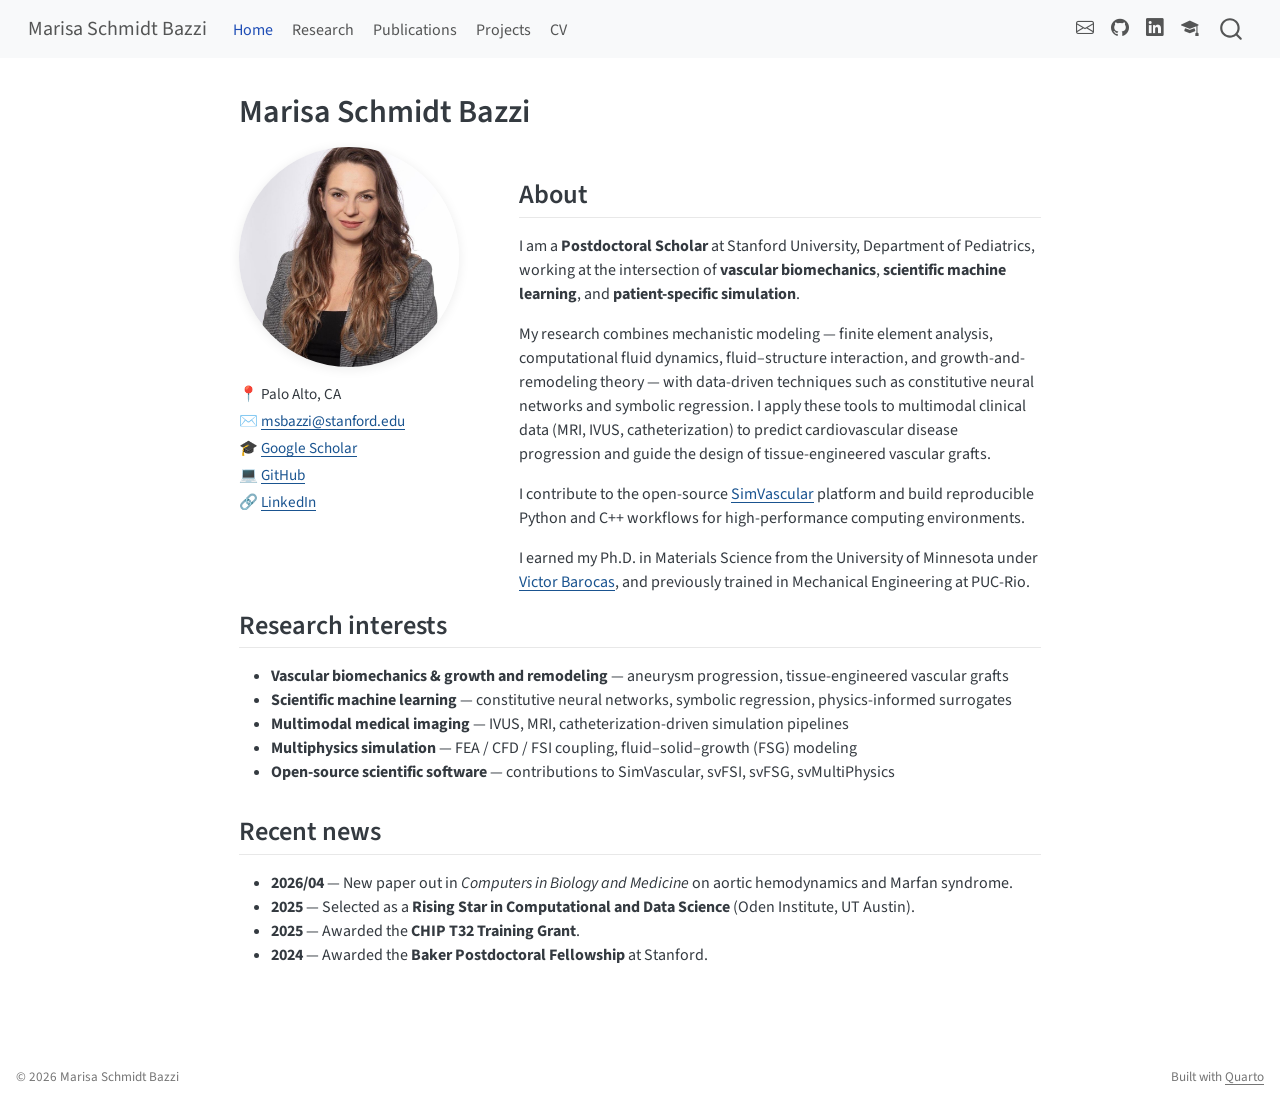
==== index.html @ b9c8cfd8 "Built site for gh-pages" ====
<!DOCTYPE html>
<html xmlns="http://www.w3.org/1999/xhtml" lang="en" xml:lang="en"><head>

<meta charset="utf-8">
<meta name="generator" content="quarto-1.9.37">

<meta name="viewport" content="width=device-width, initial-scale=1.0, user-scalable=yes">


<title>Marisa Schmidt Bazzi</title>
<style>
/* Default styles provided by pandoc.
** See https://pandoc.org/MANUAL.html#variables-for-html for config info.
*/
code{white-space: pre-wrap;}
span.smallcaps{font-variant: small-caps;}
div.columns{display: flex; gap: min(4vw, 1.5em);}
div.column{flex: auto; overflow-x: auto;}
div.hanging-indent{margin-left: 1.5em; text-indent: -1.5em;}
ul.task-list{list-style: none;}
ul.task-list li input[type="checkbox"] {
  width: 0.8em;
  margin: 0 0.8em 0.2em -1em; /* quarto-specific, see https://github.com/quarto-dev/quarto-cli/issues/4556 */ 
  vertical-align: middle;
}
</style>


<script src="site_libs/quarto-nav/quarto-nav.js"></script>
<script src="site_libs/quarto-nav/headroom.min.js"></script>
<script src="site_libs/clipboard/clipboard.min.js"></script>
<script src="site_libs/quarto-search/autocomplete.umd.js"></script>
<script src="site_libs/quarto-search/fuse.min.js"></script>
<script src="site_libs/quarto-search/quarto-search.js"></script>
<meta name="quarto:offset" content="./">
<script src="site_libs/quarto-html/quarto.js" type="module"></script>
<script src="site_libs/quarto-html/tabsets/tabsets.js" type="module"></script>
<script src="site_libs/quarto-html/popper.min.js"></script>
<script src="site_libs/quarto-html/tippy.umd.min.js"></script>
<script src="site_libs/quarto-html/anchor.min.js"></script>
<link href="site_libs/quarto-html/tippy.css" rel="stylesheet">
<link href="site_libs/quarto-html/quarto-syntax-highlighting-7f8f88aac4f3542376d5c11b86a4c14d.css" rel="stylesheet" id="quarto-text-highlighting-styles">
<script src="site_libs/bootstrap/bootstrap.min.js"></script>
<link href="site_libs/bootstrap/bootstrap-icons.css" rel="stylesheet">
<link href="site_libs/bootstrap/bootstrap-c2369bc17e9ba4e9e308178d984da043.min.css" rel="stylesheet" append-hash="true" id="quarto-bootstrap" data-mode="light">
<script id="quarto-search-options" type="application/json">{
  "location": "navbar",
  "copy-button": false,
  "collapse-after": 3,
  "panel-placement": "end",
  "type": "overlay",
  "limit": 50,
  "keyboard-shortcut": [
    "f",
    "/",
    "s"
  ],
  "show-item-context": false,
  "language": {
    "search-no-results-text": "No results",
    "search-matching-documents-text": "matching documents",
    "search-copy-link-title": "Copy link to search",
    "search-hide-matches-text": "Hide additional matches",
    "search-more-match-text": "more match in this document",
    "search-more-matches-text": "more matches in this document",
    "search-clear-button-title": "Clear",
    "search-text-placeholder": "",
    "search-detached-cancel-button-title": "Cancel",
    "search-submit-button-title": "Submit",
    "search-label": "Search"
  }
}</script>


<link rel="stylesheet" href="styles.css">
</head>

<body class="nav-fixed fullcontent quarto-light">

<div id="quarto-search-results"></div>
  <header id="quarto-header" class="headroom fixed-top">
    <nav class="navbar navbar-expand-lg " data-bs-theme="dark">
      <div class="navbar-container container-fluid">
      <div class="navbar-brand-container mx-auto">
    <a class="navbar-brand" href="./index.html">
    <span class="navbar-title">Marisa Schmidt Bazzi</span>
    </a>
  </div>
            <div id="quarto-search" class="" title="Search"></div>
          <button class="navbar-toggler" type="button" data-bs-toggle="collapse" data-bs-target="#navbarCollapse" aria-controls="navbarCollapse" role="menu" aria-expanded="false" aria-label="Toggle navigation" onclick="if (window.quartoToggleHeadroom) { window.quartoToggleHeadroom(); }">
  <span class="navbar-toggler-icon"></span>
</button>
          <div class="collapse navbar-collapse" id="navbarCollapse">
            <ul class="navbar-nav navbar-nav-scroll me-auto">
  <li class="nav-item">
    <a class="nav-link active" href="./index.html" aria-current="page"> 
<span class="menu-text">Home</span></a>
  </li>  
  <li class="nav-item">
    <a class="nav-link" href="./research.html"> 
<span class="menu-text">Research</span></a>
  </li>  
  <li class="nav-item">
    <a class="nav-link" href="./publications.html"> 
<span class="menu-text">Publications</span></a>
  </li>  
  <li class="nav-item">
    <a class="nav-link" href="./projects.html"> 
<span class="menu-text">Projects</span></a>
  </li>  
  <li class="nav-item">
    <a class="nav-link" href="./cv.html"> 
<span class="menu-text">CV</span></a>
  </li>  
</ul>
            <ul class="navbar-nav navbar-nav-scroll ms-auto">
  <li class="nav-item compact">
    <a class="nav-link" href="mailto:msbazzi@stanford.edu"> <i class="bi bi-envelope" role="img" aria-label="Email">
</i> 
<span class="menu-text"></span></a>
  </li>  
  <li class="nav-item compact">
    <a class="nav-link" href="https://github.com/msbazzi"> <i class="bi bi-github" role="img" aria-label="GitHub">
</i> 
<span class="menu-text"></span></a>
  </li>  
  <li class="nav-item compact">
    <a class="nav-link" href="https://www.linkedin.com/in/marisa-bazzi/"> <i class="bi bi-linkedin" role="img" aria-label="LinkedIn">
</i> 
<span class="menu-text"></span></a>
  </li>  
  <li class="nav-item compact">
    <a class="nav-link" href="https://scholar.google.com/citations?user=GyhokJYAAAAJ"> <i class="bi bi-mortarboard-fill" role="img" aria-label="Google Scholar">
</i> 
<span class="menu-text"></span></a>
  </li>  
</ul>
          </div> <!-- /navcollapse -->
            <div class="quarto-navbar-tools">
</div>
      </div> <!-- /container-fluid -->
    </nav>
</header>
<!-- content -->
<div id="quarto-content" class="quarto-container page-columns page-rows-contents page-layout-article page-navbar">
<!-- sidebar -->
<!-- margin-sidebar -->
    
<!-- main -->
<main class="content" id="quarto-document-content">

<header id="title-block-header" class="quarto-title-block default">
<div class="quarto-title">
<h1 class="title">Marisa Schmidt Bazzi</h1>
</div>



<div class="quarto-title-meta">

    
  
    
  </div>
  


</header>


<div class="about-grid">
<div>
<p><img src="profile.jpeg" class="profile-img img-fluid" alt="Marisa Schmidt Bazzi"></p>
<ul class="contact-list">
<li>
📍 Palo Alto, CA
</li>
<li>
✉️ <a href="mailto:msbazzi@stanford.edu">msbazzi@stanford.edu</a>
</li>
<li>
🎓 <a href="https://scholar.google.com/citations?user=GyhokJYAAAAJ">Google Scholar</a>
</li>
<li>
💻 <a href="https://github.com/msbazzi">GitHub</a>
</li>
<li>
🔗 <a href="https://www.linkedin.com/in/marisa-bazzi/">LinkedIn</a>
</li>
</ul>
</div>
<section id="about" class="level2">
<h2 class="anchored" data-anchor-id="about">About</h2>
<p>I am a <strong>Postdoctoral Scholar</strong> at Stanford University, Department of Pediatrics, working at the intersection of <strong>vascular biomechanics</strong>, <strong>scientific machine learning</strong>, and <strong>patient-specific simulation</strong>.</p>
<p>My research combines mechanistic modeling — finite element analysis, computational fluid dynamics, fluid–structure interaction, and growth-and-remodeling theory — with data-driven techniques such as constitutive neural networks and symbolic regression. I apply these tools to multimodal clinical data (MRI, IVUS, catheterization) to predict cardiovascular disease progression and guide the design of tissue-engineered vascular grafts.</p>
<p>I contribute to the open-source <a href="https://simvascular.github.io/">SimVascular</a> platform and build reproducible Python and C++ workflows for high-performance computing environments.</p>
<p>I earned my Ph.D.&nbsp;in Materials Science from the University of Minnesota under <a href="https://cems.umn.edu/profiles/victor-barocas">Victor Barocas</a>, and previously trained in Mechanical Engineering at PUC-Rio.</p>
</section>
</div>
<section id="research-interests" class="level2">
<h2 class="anchored" data-anchor-id="research-interests">Research interests</h2>
<ul>
<li><strong>Vascular biomechanics &amp; growth and remodeling</strong> — aneurysm progression, tissue-engineered vascular grafts</li>
<li><strong>Scientific machine learning</strong> — constitutive neural networks, symbolic regression, physics-informed surrogates</li>
<li><strong>Multimodal medical imaging</strong> — IVUS, MRI, catheterization-driven simulation pipelines</li>
<li><strong>Multiphysics simulation</strong> — FEA / CFD / FSI coupling, fluid–solid–growth (FSG) modeling</li>
<li><strong>Open-source scientific software</strong> — contributions to SimVascular, svFSI, svFSG, svMultiPhysics</li>
</ul>
</section>
<section id="recent-news" class="level2">
<h2 class="anchored" data-anchor-id="recent-news">Recent news</h2>
<ul>
<li><strong>2026/04</strong> — New paper out in <em>Computers in Biology and Medicine</em> on aortic hemodynamics and Marfan syndrome.</li>
<li><strong>2025</strong> — Selected as a <strong>Rising Star in Computational and Data Science</strong> (Oden Institute, UT Austin).</li>
<li><strong>2025</strong> — Awarded the <strong>CHIP T32 Training Grant</strong>.</li>
<li><strong>2024</strong> — Awarded the <strong>Baker Postdoctoral Fellowship</strong> at Stanford.</li>
</ul>


</section>

</main> <!-- /main -->
<script id="quarto-html-after-body" type="application/javascript">
  window.document.addEventListener("DOMContentLoaded", function (event) {
    const icon = "";
    const anchorJS = new window.AnchorJS();
    anchorJS.options = {
      placement: 'right',
      icon: icon
    };
    anchorJS.add('.anchored');
    const isCodeAnnotation = (el) => {
      for (const clz of el.classList) {
        if (clz.startsWith('code-annotation-')) {                     
          return true;
        }
      }
      return false;
    }
    const onCopySuccess = function(e) {
      // button target
      const button = e.trigger;
      // don't keep focus
      button.blur();
      // flash "checked"
      button.classList.add('code-copy-button-checked');
      var currentTitle = button.getAttribute("title");
      button.setAttribute("title", "Copied!");
      let tooltip;
      if (window.bootstrap) {
        button.setAttribute("data-bs-toggle", "tooltip");
        button.setAttribute("data-bs-placement", "left");
        button.setAttribute("data-bs-title", "Copied!");
        tooltip = new bootstrap.Tooltip(button, 
          { trigger: "manual", 
            customClass: "code-copy-button-tooltip",
            offset: [0, -8]});
        tooltip.show();    
      }
      setTimeout(function() {
        if (tooltip) {
          tooltip.hide();
          button.removeAttribute("data-bs-title");
          button.removeAttribute("data-bs-toggle");
          button.removeAttribute("data-bs-placement");
        }
        button.setAttribute("title", currentTitle);
        button.classList.remove('code-copy-button-checked');
      }, 1000);
      // clear code selection
      e.clearSelection();
    }
    const getTextToCopy = function(trigger) {
      const outerScaffold = trigger.parentElement.cloneNode(true);
      const codeEl = outerScaffold.querySelector('code');
      for (const childEl of codeEl.children) {
        if (isCodeAnnotation(childEl)) {
          childEl.remove();
        }
      }
      return codeEl.innerText;
    }
    const clipboard = new window.ClipboardJS('.code-copy-button:not([data-in-quarto-modal])', {
      text: getTextToCopy
    });
    clipboard.on('success', onCopySuccess);
    if (window.document.getElementById('quarto-embedded-source-code-modal')) {
      const clipboardModal = new window.ClipboardJS('.code-copy-button[data-in-quarto-modal]', {
        text: getTextToCopy,
        container: window.document.getElementById('quarto-embedded-source-code-modal')
      });
      clipboardModal.on('success', onCopySuccess);
    }
      var localhostRegex = new RegExp(/^(?:http|https):\/\/localhost\:?[0-9]*\//);
      var mailtoRegex = new RegExp(/^mailto:/);
        var filterRegex = new RegExp("https:\/\/msbazzi\.github\.io");
      var isInternal = (href) => {
          return filterRegex.test(href) || localhostRegex.test(href) || mailtoRegex.test(href);
      }
      // Inspect non-navigation links and adorn them if external
     var links = window.document.querySelectorAll('a[href]:not(.nav-link):not(.navbar-brand):not(.toc-action):not(.sidebar-link):not(.sidebar-item-toggle):not(.pagination-link):not(.no-external):not([aria-hidden]):not(.dropdown-item):not(.quarto-navigation-tool):not(.about-link)');
      for (var i=0; i<links.length; i++) {
        const link = links[i];
        if (!isInternal(link.href)) {
          // undo the damage that might have been done by quarto-nav.js in the case of
          // links that we want to consider external
          if (link.dataset.originalHref !== undefined) {
            link.href = link.dataset.originalHref;
          }
        }
      }
    function tippyHover(el, contentFn, onTriggerFn, onUntriggerFn) {
      const config = {
        allowHTML: true,
        maxWidth: 500,
        delay: 100,
        arrow: false,
        appendTo: function(el) {
            return el.parentElement;
        },
        interactive: true,
        interactiveBorder: 10,
        theme: 'quarto',
        placement: 'bottom-start',
      };
      if (contentFn) {
        config.content = contentFn;
      }
      if (onTriggerFn) {
        config.onTrigger = onTriggerFn;
      }
      if (onUntriggerFn) {
        config.onUntrigger = onUntriggerFn;
      }
      window.tippy(el, config); 
    }
    const noterefs = window.document.querySelectorAll('a[role="doc-noteref"]');
    for (var i=0; i<noterefs.length; i++) {
      const ref = noterefs[i];
      tippyHover(ref, function() {
        // use id or data attribute instead here
        let href = ref.getAttribute('data-footnote-href') || ref.getAttribute('href');
        try { href = new URL(href).hash; } catch {}
        const id = href.replace(/^#\/?/, "");
        const note = window.document.getElementById(id);
        if (note) {
          return note.innerHTML;
        } else {
          return "";
        }
      });
    }
    const xrefs = window.document.querySelectorAll('a.quarto-xref');
    const processXRef = (id, note) => {
      // Strip column container classes
      const stripColumnClz = (el) => {
        el.classList.remove("page-full", "page-columns");
        if (el.children) {
          for (const child of el.children) {
            stripColumnClz(child);
          }
        }
      }
      stripColumnClz(note)
      if (id === null || id.startsWith('sec-')) {
        // Special case sections, only their first couple elements
        const container = document.createElement("div");
        if (note.children && note.children.length > 2) {
          container.appendChild(note.children[0].cloneNode(true));
          for (let i = 1; i < note.children.length; i++) {
            const child = note.children[i];
            if (child.tagName === "P" && child.innerText === "") {
              continue;
            } else {
              container.appendChild(child.cloneNode(true));
              break;
            }
          }
          if (window.Quarto?.typesetMath) {
            window.Quarto.typesetMath(container);
          }
          return container.innerHTML
        } else {
          if (window.Quarto?.typesetMath) {
            window.Quarto.typesetMath(note);
          }
          return note.innerHTML;
        }
      } else {
        // Remove any anchor links if they are present
        const anchorLink = note.querySelector('a.anchorjs-link');
        if (anchorLink) {
          anchorLink.remove();
        }
        if (window.Quarto?.typesetMath) {
          window.Quarto.typesetMath(note);
        }
        if (note.classList.contains("callout")) {
          return note.outerHTML;
        } else {
          return note.innerHTML;
        }
      }
    }
    for (var i=0; i<xrefs.length; i++) {
      const xref = xrefs[i];
      tippyHover(xref, undefined, function(instance) {
        instance.disable();
        let url = xref.getAttribute('href');
        let hash = undefined; 
        if (url.startsWith('#')) {
          hash = url;
        } else {
          try { hash = new URL(url).hash; } catch {}
        }
        if (hash) {
          const id = hash.replace(/^#\/?/, "");
          const note = window.document.getElementById(id);
          if (note !== null) {
            try {
              const html = processXRef(id, note.cloneNode(true));
              instance.setContent(html);
            } finally {
              instance.enable();
              instance.show();
            }
          } else {
            // See if we can fetch this
            fetch(url.split('#')[0])
            .then(res => res.text())
            .then(html => {
              const parser = new DOMParser();
              const htmlDoc = parser.parseFromString(html, "text/html");
              const note = htmlDoc.getElementById(id);
              if (note !== null) {
                const html = processXRef(id, note);
                instance.setContent(html);
              } 
            }).finally(() => {
              instance.enable();
              instance.show();
            });
          }
        } else {
          // See if we can fetch a full url (with no hash to target)
          // This is a special case and we should probably do some content thinning / targeting
          fetch(url)
          .then(res => res.text())
          .then(html => {
            const parser = new DOMParser();
            const htmlDoc = parser.parseFromString(html, "text/html");
            const note = htmlDoc.querySelector('main.content');
            if (note !== null) {
              // This should only happen for chapter cross references
              // (since there is no id in the URL)
              // remove the first header
              if (note.children.length > 0 && note.children[0].tagName === "HEADER") {
                note.children[0].remove();
              }
              const html = processXRef(null, note);
              instance.setContent(html);
            } 
          }).finally(() => {
            instance.enable();
            instance.show();
          });
        }
      }, function(instance) {
      });
    }
        let selectedAnnoteEl;
        const selectorForAnnotation = ( cell, annotation) => {
          let cellAttr = 'data-code-cell="' + cell + '"';
          let lineAttr = 'data-code-annotation="' +  annotation + '"';
          const selector = 'span[' + cellAttr + '][' + lineAttr + ']';
          return selector;
        }
        const selectCodeLines = (annoteEl) => {
          const doc = window.document;
          const targetCell = annoteEl.getAttribute("data-target-cell");
          const targetAnnotation = annoteEl.getAttribute("data-target-annotation");
          const annoteSpan = window.document.querySelector(selectorForAnnotation(targetCell, targetAnnotation));
          const lines = annoteSpan.getAttribute("data-code-lines").split(",");
          const lineIds = lines.map((line) => {
            return targetCell + "-" + line;
          })
          let top = null;
          let height = null;
          let parent = null;
          if (lineIds.length > 0) {
              //compute the position of the single el (top and bottom and make a div)
              const el = window.document.getElementById(lineIds[0]);
              top = el.offsetTop;
              height = el.offsetHeight;
              parent = el.parentElement.parentElement;
            if (lineIds.length > 1) {
              const lastEl = window.document.getElementById(lineIds[lineIds.length - 1]);
              const bottom = lastEl.offsetTop + lastEl.offsetHeight;
              height = bottom - top;
            }
            if (top !== null && height !== null && parent !== null) {
              // cook up a div (if necessary) and position it 
              let div = window.document.getElementById("code-annotation-line-highlight");
              if (div === null) {
                div = window.document.createElement("div");
                div.setAttribute("id", "code-annotation-line-highlight");
                div.style.position = 'absolute';
                parent.appendChild(div);
              }
              div.style.top = top - 2 + "px";
              div.style.height = height + 4 + "px";
              div.style.left = 0;
              let gutterDiv = window.document.getElementById("code-annotation-line-highlight-gutter");
              if (gutterDiv === null) {
                gutterDiv = window.document.createElement("div");
                gutterDiv.setAttribute("id", "code-annotation-line-highlight-gutter");
                gutterDiv.style.position = 'absolute';
                const codeCell = window.document.getElementById(targetCell);
                const gutter = codeCell.querySelector('.code-annotation-gutter');
                gutter.appendChild(gutterDiv);
              }
              gutterDiv.style.top = top - 2 + "px";
              gutterDiv.style.height = height + 4 + "px";
            }
            selectedAnnoteEl = annoteEl;
          }
        };
        const unselectCodeLines = () => {
          const elementsIds = ["code-annotation-line-highlight", "code-annotation-line-highlight-gutter"];
          elementsIds.forEach((elId) => {
            const div = window.document.getElementById(elId);
            if (div) {
              div.remove();
            }
          });
          selectedAnnoteEl = undefined;
        };
          // Handle positioning of the toggle
      window.addEventListener(
        "resize",
        throttle(() => {
          elRect = undefined;
          if (selectedAnnoteEl) {
            selectCodeLines(selectedAnnoteEl);
          }
        }, 10)
      );
      function throttle(fn, ms) {
      let throttle = false;
      let timer;
        return (...args) => {
          if(!throttle) { // first call gets through
              fn.apply(this, args);
              throttle = true;
          } else { // all the others get throttled
              if(timer) clearTimeout(timer); // cancel #2
              timer = setTimeout(() => {
                fn.apply(this, args);
                timer = throttle = false;
              }, ms);
          }
        };
      }
        // Attach click handler to the DT
        const annoteDls = window.document.querySelectorAll('dt[data-target-cell]');
        for (const annoteDlNode of annoteDls) {
          annoteDlNode.addEventListener('click', (event) => {
            const clickedEl = event.target;
            if (clickedEl !== selectedAnnoteEl) {
              unselectCodeLines();
              const activeEl = window.document.querySelector('dt[data-target-cell].code-annotation-active');
              if (activeEl) {
                activeEl.classList.remove('code-annotation-active');
              }
              selectCodeLines(clickedEl);
              clickedEl.classList.add('code-annotation-active');
            } else {
              // Unselect the line
              unselectCodeLines();
              clickedEl.classList.remove('code-annotation-active');
            }
          });
        }
    const findCites = (el) => {
      const parentEl = el.parentElement;
      if (parentEl) {
        const cites = parentEl.dataset.cites;
        if (cites) {
          return {
            el,
            cites: cites.split(' ')
          };
        } else {
          return findCites(el.parentElement)
        }
      } else {
        return undefined;
      }
    };
    var bibliorefs = window.document.querySelectorAll('a[role="doc-biblioref"]');
    for (var i=0; i<bibliorefs.length; i++) {
      const ref = bibliorefs[i];
      const citeInfo = findCites(ref);
      if (citeInfo) {
        tippyHover(citeInfo.el, function() {
          var popup = window.document.createElement('div');
          citeInfo.cites.forEach(function(cite) {
            var citeDiv = window.document.createElement('div');
            citeDiv.classList.add('hanging-indent');
            citeDiv.classList.add('csl-entry');
            var biblioDiv = window.document.getElementById('ref-' + cite);
            if (biblioDiv) {
              citeDiv.innerHTML = biblioDiv.innerHTML;
            }
            popup.appendChild(citeDiv);
          });
          return popup.innerHTML;
        });
      }
    }
  });
  </script>
</div> <!-- /content -->
<footer class="footer">
  <div class="nav-footer">
    <div class="nav-footer-left">
<p>© 2026 Marisa Schmidt Bazzi</p>
</div>   
    <div class="nav-footer-center">
      &nbsp;
    </div>
    <div class="nav-footer-right">
<p>Built with <a href="https://quarto.org">Quarto</a></p>
</div>
  </div>
</footer>




</body></html>
---- site_libs/quarto-html/tippy.css ----
.tippy-box[data-animation=fade][data-state=hidden]{opacity:0}[data-tippy-root]{max-width:calc(100vw - 10px)}.tippy-box{position:relative;background-color:#333;color:#fff;border-radius:4px;font-size:14px;line-height:1.4;white-space:normal;outline:0;transition-property:transform,visibility,opacity}.tippy-box[data-placement^=top]>.tippy-arrow{bottom:0}.tippy-box[data-placement^=top]>.tippy-arrow:before{bottom:-7px;left:0;border-width:8px 8px 0;border-top-color:initial;transform-origin:center top}.tippy-box[data-placement^=bottom]>.tippy-arrow{top:0}.tippy-box[data-placement^=bottom]>.tippy-arrow:before{top:-7px;left:0;border-width:0 8px 8px;border-bottom-color:initial;transform-origin:center bottom}.tippy-box[data-placement^=left]>.tippy-arrow{right:0}.tippy-box[data-placement^=left]>.tippy-arrow:before{border-width:8px 0 8px 8px;border-left-color:initial;right:-7px;transform-origin:center left}.tippy-box[data-placement^=right]>.tippy-arrow{left:0}.tippy-box[data-placement^=right]>.tippy-arrow:before{left:-7px;border-width:8px 8px 8px 0;border-right-color:initial;transform-origin:center right}.tippy-box[data-inertia][data-state=visible]{transition-timing-function:cubic-bezier(.54,1.5,.38,1.11)}.tippy-arrow{width:16px;height:16px;color:#333}.tippy-arrow:before{content:"";position:absolute;border-color:transparent;border-style:solid}.tippy-content{position:relative;padding:5px 9px;z-index:1}
---- site_libs/quarto-html/quarto-syntax-highlighting-7f8f88aac4f3542376d5c11b86a4c14d.css ----
/* quarto syntax highlight colors */
:root {
  --quarto-hl-ot-color: #003B4F;
  --quarto-hl-at-color: #657422;
  --quarto-hl-ss-color: #20794D;
  --quarto-hl-an-color: #5E5E5E;
  --quarto-hl-fu-color: #4758AB;
  --quarto-hl-st-color: #20794D;
  --quarto-hl-cf-color: #003B4F;
  --quarto-hl-op-color: #5E5E5E;
  --quarto-hl-er-color: #AD0000;
  --quarto-hl-bn-color: #AD0000;
  --quarto-hl-al-color: #AD0000;
  --quarto-hl-va-color: #111111;
  --quarto-hl-bu-color: inherit;
  --quarto-hl-ex-color: inherit;
  --quarto-hl-pp-color: #AD0000;
  --quarto-hl-in-color: #5E5E5E;
  --quarto-hl-vs-color: #20794D;
  --quarto-hl-wa-color: #5E5E5E;
  --quarto-hl-do-color: #5E5E5E;
  --quarto-hl-im-color: #00769E;
  --quarto-hl-ch-color: #20794D;
  --quarto-hl-dt-color: #AD0000;
  --quarto-hl-fl-color: #AD0000;
  --quarto-hl-co-color: #5E5E5E;
  --quarto-hl-cv-color: #5E5E5E;
  --quarto-hl-cn-color: #8f5902;
  --quarto-hl-sc-color: #5E5E5E;
  --quarto-hl-dv-color: #AD0000;
  --quarto-hl-kw-color: #003B4F;
}

/* other quarto variables */
:root {
  --quarto-font-monospace: SFMono-Regular, Menlo, Monaco, Consolas, "Liberation Mono", "Courier New", monospace;
}

/* syntax highlight based on Pandoc's rules */
pre > code.sourceCode > span {
  color: #003B4F;
}

code.sourceCode > span {
  color: #003B4F;
}

div.sourceCode,
div.sourceCode pre.sourceCode {
  color: #003B4F;
}

/* Normal */
code span {
  color: #003B4F;
}

/* Alert */
code span.al {
  color: #AD0000;
  font-style: inherit;
}

/* Annotation */
code span.an {
  color: #5E5E5E;
  font-style: inherit;
}

/* Attribute */
code span.at {
  color: #657422;
  font-style: inherit;
}

/* BaseN */
code span.bn {
  color: #AD0000;
  font-style: inherit;
}

/* BuiltIn */
code span.bu {
  font-style: inherit;
}

/* ControlFlow */
code span.cf {
  color: #003B4F;
  font-weight: bold;
  font-style: inherit;
}

/* Char */
code span.ch {
  color: #20794D;
  font-style: inherit;
}

/* Constant */
code span.cn {
  color: #8f5902;
  font-style: inherit;
}

/* Comment */
code span.co {
  color: #5E5E5E;
  font-style: inherit;
}

/* CommentVar */
code span.cv {
  color: #5E5E5E;
  font-style: italic;
}

/* Documentation */
code span.do {
  color: #5E5E5E;
  font-style: italic;
}

/* DataType */
code span.dt {
  color: #AD0000;
  font-style: inherit;
}

/* DecVal */
code span.dv {
  color: #AD0000;
  font-style: inherit;
}

/* Error */
code span.er {
  color: #AD0000;
  font-style: inherit;
}

/* Extension */
code span.ex {
  font-style: inherit;
}

/* Float */
code span.fl {
  color: #AD0000;
  font-style: inherit;
}

/* Function */
code span.fu {
  color: #4758AB;
  font-style: inherit;
}

/* Import */
code span.im {
  color: #00769E;
  font-style: inherit;
}

/* Information */
code span.in {
  color: #5E5E5E;
  font-style: inherit;
}

/* Keyword */
code span.kw {
  color: #003B4F;
  font-weight: bold;
  font-style: inherit;
}

/* Operator */
code span.op {
  color: #5E5E5E;
  font-style: inherit;
}

/* Other */
code span.ot {
  color: #003B4F;
  font-style: inherit;
}

/* Preprocessor */
code span.pp {
  color: #AD0000;
  font-style: inherit;
}

/* SpecialChar */
code span.sc {
  color: #5E5E5E;
  font-style: inherit;
}

/* SpecialString */
code span.ss {
  color: #20794D;
  font-style: inherit;
}

/* String */
code span.st {
  color: #20794D;
  font-style: inherit;
}

/* Variable */
code span.va {
  color: #111111;
  font-style: inherit;
}

/* VerbatimString */
code span.vs {
  color: #20794D;
  font-style: inherit;
}

/* Warning */
code span.wa {
  color: #5E5E5E;
  font-style: italic;
}

.prevent-inlining {
  content: "</";
}

/*# sourceMappingURL=789ad8cd35626ba772517505b42a116e.css.map */
---- styles.css ----
/* Subtle academic styling */

.profile-img {
  border-radius: 50%;
  width: 220px;
  height: 220px;
  object-fit: cover;
  box-shadow: 0 2px 12px rgba(0, 0, 0, 0.08);
}

.about-grid {
  display: grid;
  grid-template-columns: 240px 1fr;
  gap: 2.5rem;
  align-items: start;
  margin-top: 1rem;
}

@media (max-width: 768px) {
  .about-grid {
    grid-template-columns: 1fr;
    text-align: center;
  }
  .profile-img {
    margin: 0 auto;
  }
}

.contact-list {
  list-style: none;
  padding: 0;
  margin-top: 0.75rem;
  font-size: 0.95em;
}

.contact-list li {
  margin-bottom: 0.25rem;
}

h1, h2, h3 {
  font-weight: 600;
}

h2 {
  margin-top: 2rem;
  border-bottom: 1px solid #e8e8e8;
  padding-bottom: 0.3rem;
}

.pub-year {
  font-weight: 600;
  color: #555;
  margin-top: 1.5rem;
}

.pub-entry {
  margin-bottom: 1rem;
  padding-left: 1rem;
  border-left: 2px solid #e8e8e8;
}

.pub-title {
  font-weight: 600;
}

.pub-venue {
  font-style: italic;
  color: #666;
}

.project-card {
  border: 1px solid #e8e8e8;
  border-radius: 6px;
  padding: 1rem 1.25rem;
  margin-bottom: 1rem;
}

.project-card h3 {
  margin-top: 0;
}

.tag {
  display: inline-block;
  background: #f0f4f8;
  color: #1a5490;
  padding: 2px 8px;
  border-radius: 3px;
  font-size: 0.8em;
  margin-right: 4px;
}
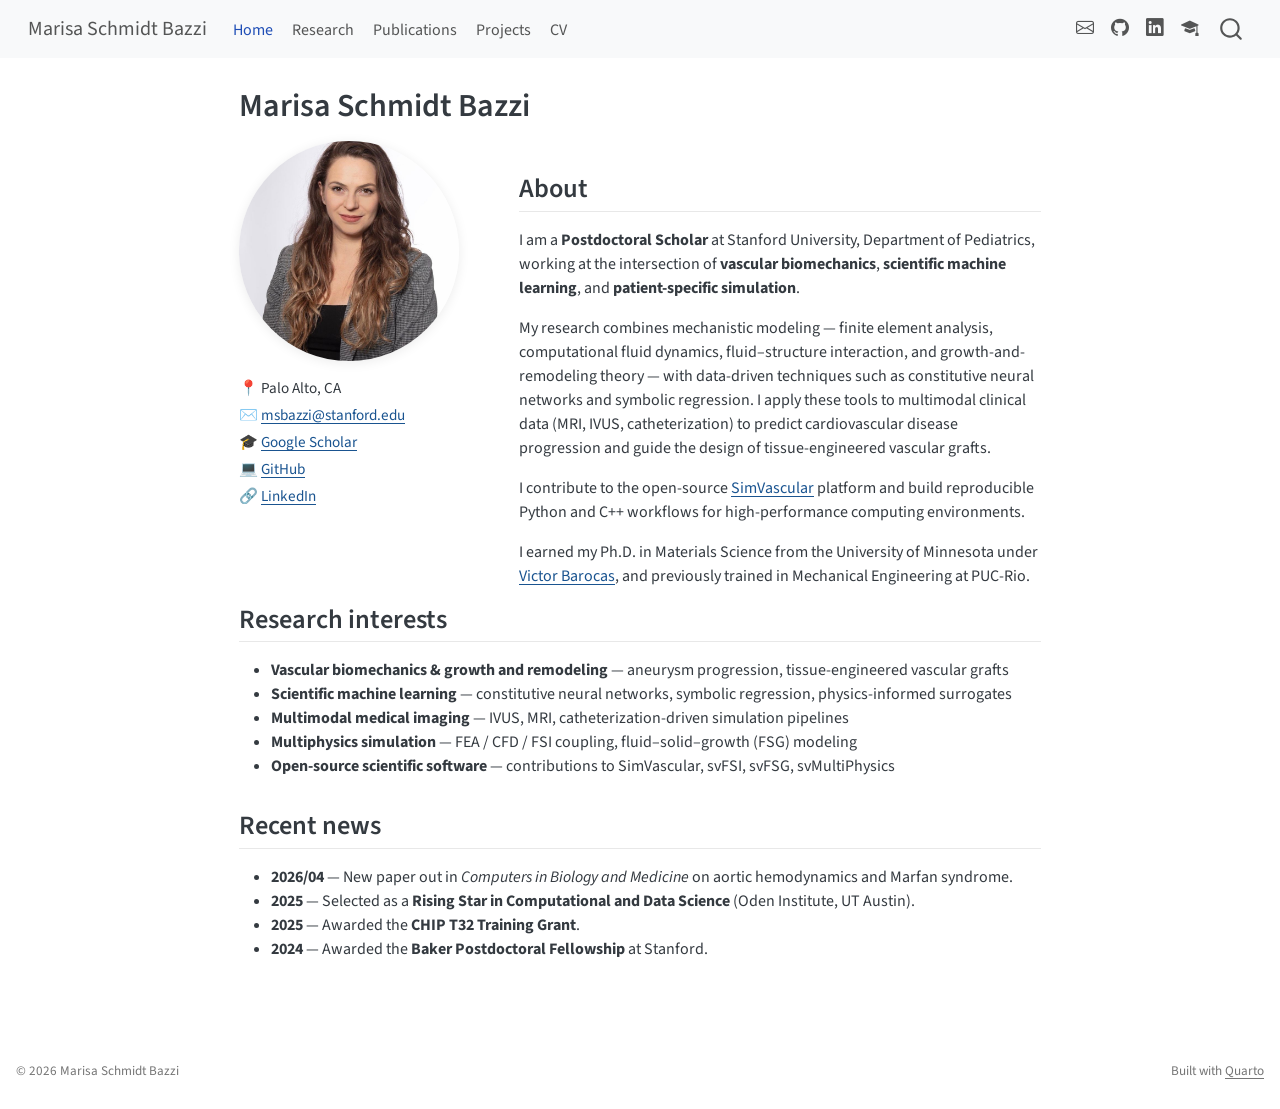
==== commit 3636f7f9: "Built site for gh-pages" ====
--- a/index.html
+++ b/index.html
@@ -2,7 +2,7 @@
 <html xmlns="http://www.w3.org/1999/xhtml" lang="en" xml:lang="en"><head>
 
 <meta charset="utf-8">
-<meta name="generator" content="quarto-1.9.37">
+<meta name="generator" content="quarto-1.10.18">
 
 <meta name="viewport" content="width=device-width, initial-scale=1.0, user-scalable=yes">
 
@@ -12,10 +12,13 @@
 /* Default styles provided by pandoc.
 ** See https://pandoc.org/MANUAL.html#variables-for-html for config info.
 */
-code{white-space: pre-wrap;}
 span.smallcaps{font-variant: small-caps;}
-div.columns{display: flex; gap: min(4vw, 1.5em);}
-div.column{flex: auto; overflow-x: auto;}
+div.columns{display: flex; gap: 1.5em;}
+div.column{flex: auto;}
+@media screen {
+div.columns{gap: min(4vw, 1.5em);}
+div.column{overflow-x: auto;}
+}
 div.hanging-indent{margin-left: 1.5em; text-indent: -1.5em;}
 ul.task-list{list-style: none;}
 ul.task-list li input[type="checkbox"] {
@@ -39,10 +42,10 @@
 <script src="site_libs/quarto-html/tippy.umd.min.js"></script>
 <script src="site_libs/quarto-html/anchor.min.js"></script>
 <link href="site_libs/quarto-html/tippy.css" rel="stylesheet">
-<link href="site_libs/quarto-html/quarto-syntax-highlighting-7f8f88aac4f3542376d5c11b86a4c14d.css" rel="stylesheet" id="quarto-text-highlighting-styles">
+<link href="site_libs/quarto-html/quarto-syntax-highlighting-64a204ab8560d761af7679ceaba22944.css" rel="stylesheet" id="quarto-text-highlighting-styles">
 <script src="site_libs/bootstrap/bootstrap.min.js"></script>
 <link href="site_libs/bootstrap/bootstrap-icons.css" rel="stylesheet">
-<link href="site_libs/bootstrap/bootstrap-c2369bc17e9ba4e9e308178d984da043.min.css" rel="stylesheet" append-hash="true" id="quarto-bootstrap" data-mode="light">
+<link href="site_libs/bootstrap/bootstrap-02f0ca30acc8af6830e58052a5cc4155.min.css" rel="stylesheet" append-hash="true" id="quarto-bootstrap" data-mode="light">
 <script id="quarto-search-options" type="application/json">{
   "location": "navbar",
   "copy-button": false,
--- a/site_libs/quarto-html/quarto-syntax-highlighting-64a204ab8560d761af7679ceaba22944.css
+++ b/site_libs/quarto-html/quarto-syntax-highlighting-64a204ab8560d761af7679ceaba22944.css
@@ -0,0 +1,236 @@
+/* quarto syntax highlight colors */
+:root {
+  --quarto-hl-ot-color: #003B4F;
+  --quarto-hl-at-color: #657422;
+  --quarto-hl-ss-color: #20794D;
+  --quarto-hl-an-color: #5E5E5E;
+  --quarto-hl-fu-color: #4758AB;
+  --quarto-hl-st-color: #20794D;
+  --quarto-hl-cf-color: #003B4F;
+  --quarto-hl-op-color: #5E5E5E;
+  --quarto-hl-er-color: #AD0000;
+  --quarto-hl-bn-color: #AD0000;
+  --quarto-hl-al-color: #AD0000;
+  --quarto-hl-va-color: #111111;
+  --quarto-hl-bu-color: inherit;
+  --quarto-hl-ex-color: inherit;
+  --quarto-hl-pp-color: #AD0000;
+  --quarto-hl-in-color: #5E5E5E;
+  --quarto-hl-vs-color: #20794D;
+  --quarto-hl-wa-color: #5E5E5E;
+  --quarto-hl-do-color: #5E5E5E;
+  --quarto-hl-im-color: #00769E;
+  --quarto-hl-ch-color: #20794D;
+  --quarto-hl-dt-color: #AD0000;
+  --quarto-hl-fl-color: #AD0000;
+  --quarto-hl-co-color: #5E5E5E;
+  --quarto-hl-cv-color: #5E5E5E;
+  --quarto-hl-cn-color: #8f5902;
+  --quarto-hl-sc-color: #5E5E5E;
+  --quarto-hl-dv-color: #AD0000;
+  --quarto-hl-kw-color: #003B4F;
+}
+
+/* other quarto variables */
+:root {
+  --quarto-font-monospace: SFMono-Regular, Menlo, Monaco, Consolas, "Liberation Mono", "Courier New", monospace;
+}
+
+/* syntax highlight based on Pandoc's rules */
+pre > code.sourceCode > span {
+  color: #003B4F;
+}
+
+code.sourceCode > span {
+  color: #003B4F;
+}
+
+div.sourceCode,
+div.sourceCode pre.sourceCode {
+  color: #003B4F;
+}
+
+/* Normal */
+code span {
+  color: #003B4F;
+}
+
+/* Alert */
+code span.al {
+  color: #AD0000;
+  font-style: inherit;
+}
+
+/* Annotation */
+code span.an {
+  color: #5E5E5E;
+  font-style: inherit;
+}
+
+/* Attribute */
+code span.at {
+  color: #657422;
+  font-style: inherit;
+}
+
+/* BaseN */
+code span.bn {
+  color: #AD0000;
+  font-style: inherit;
+}
+
+/* BuiltIn */
+code span.bu {
+  font-style: inherit;
+}
+
+/* ControlFlow */
+code span.cf {
+  color: #003B4F;
+  font-weight: bold;
+  font-style: inherit;
+}
+
+/* Char */
+code span.ch {
+  color: #20794D;
+  font-style: inherit;
+}
+
+/* Constant */
+code span.cn {
+  color: #8f5902;
+  font-style: inherit;
+}
+
+/* Comment */
+code span.co {
+  color: #5E5E5E;
+  font-style: inherit;
+}
+
+/* CommentVar */
+code span.cv {
+  color: #5E5E5E;
+  font-style: italic;
+}
+
+/* Documentation */
+code span.do {
+  color: #5E5E5E;
+  font-style: italic;
+}
+
+/* DataType */
+code span.dt {
+  color: #AD0000;
+  font-style: inherit;
+}
+
+/* DecVal */
+code span.dv {
+  color: #AD0000;
+  font-style: inherit;
+}
+
+/* Error */
+code span.er {
+  color: #AD0000;
+  font-style: inherit;
+}
+
+/* Extension */
+code span.ex {
+  font-style: inherit;
+}
+
+/* Float */
+code span.fl {
+  color: #AD0000;
+  font-style: inherit;
+}
+
+/* Function */
+code span.fu {
+  color: #4758AB;
+  font-style: inherit;
+}
+
+/* Import */
+code span.im {
+  color: #00769E;
+  font-style: inherit;
+}
+
+/* Information */
+code span.in {
+  color: #5E5E5E;
+  font-style: inherit;
+}
+
+/* Keyword */
+code span.kw {
+  color: #003B4F;
+  font-weight: bold;
+  font-style: inherit;
+}
+
+/* Operator */
+code span.op {
+  color: #5E5E5E;
+  font-style: inherit;
+}
+
+/* Other */
+code span.ot {
+  color: #003B4F;
+  font-style: inherit;
+}
+
+/* Preprocessor */
+code span.pp {
+  color: #AD0000;
+  font-style: inherit;
+}
+
+/* SpecialChar */
+code span.sc {
+  color: #5E5E5E;
+  font-style: inherit;
+}
+
+/* SpecialString */
+code span.ss {
+  color: #20794D;
+  font-style: inherit;
+}
+
+/* String */
+code span.st {
+  color: #20794D;
+  font-style: inherit;
+}
+
+/* Variable */
+code span.va {
+  color: #111111;
+  font-style: inherit;
+}
+
+/* VerbatimString */
+code span.vs {
+  color: #20794D;
+  font-style: inherit;
+}
+
+/* Warning */
+code span.wa {
+  color: #5E5E5E;
+  font-style: italic;
+}
+
+.prevent-inlining {
+  content: "</";
+}
+
+/*# sourceMappingURL=9d8d5bb603a83b8298b89080a598c93b.css.map */
